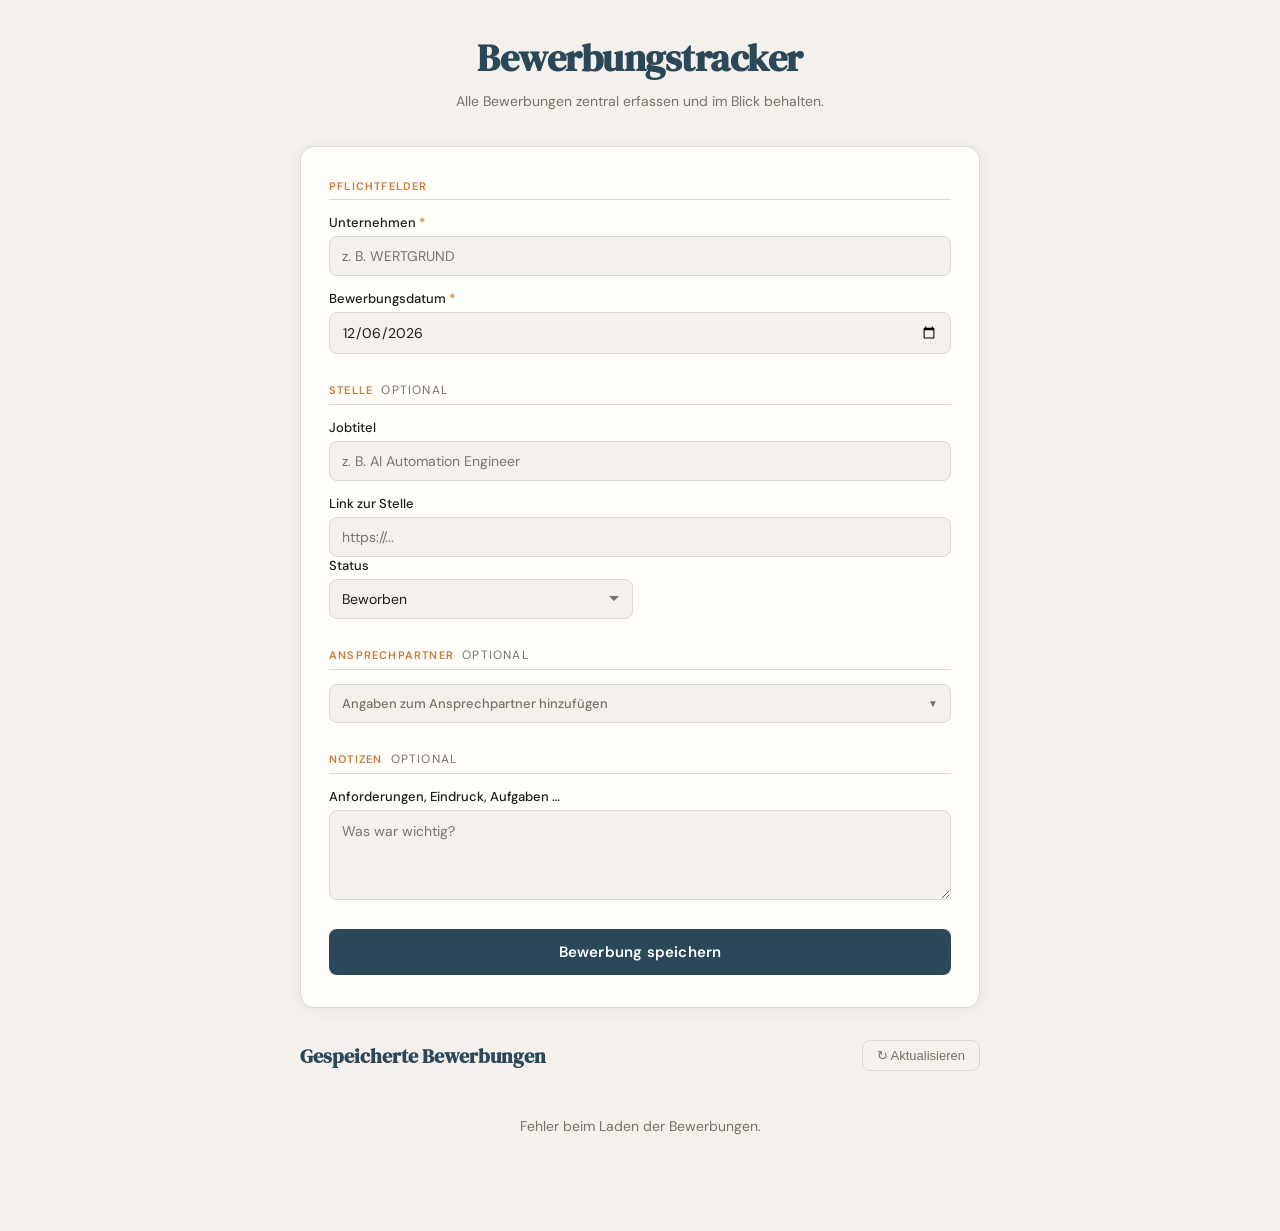
==== html/index.html @ e7bb74a7 "0.0.1 first draft" ====
<!DOCTYPE html>
<html lang="de">
<head>
  <meta charset="UTF-8" />
  <meta name="viewport" content="width=device-width, initial-scale=1.0" />
  <title>Bewerbungs­tracker</title>
  <style>
    @import url('https://fonts.googleapis.com/css2?family=DM+Serif+Display&family=DM+Sans:wght@300;400;500;600&display=swap');

    *, *::before, *::after { box-sizing: border-box; margin: 0; padding: 0; }

    :root {
      --bg:       #f4f1ec;
      --surface:  #fffdf9;
      --border:   #ddd9d0;
      --accent:   #2a4858;
      --accent2:  #c97b3a;
      --text:     #1c1c1c;
      --muted:    #7a7068;
      --success:  #2d6a4f;
      --error:    #9b2335;
      --radius:   8px;
    }

    body {
      font-family: 'DM Sans', sans-serif;
      background: var(--bg);
      min-height: 100vh;
      padding: 32px 16px 64px;
      color: var(--text);
    }

    .page-title {
      font-family: 'DM Serif Display', serif;
      font-size: clamp(26px, 4vw, 38px);
      color: var(--accent);
      text-align: center;
      margin-bottom: 8px;
      letter-spacing: -0.5px;
    }
    .page-subtitle {
      text-align: center;
      color: var(--muted);
      font-size: 14px;
      margin-bottom: 36px;
    }

    .card {
      max-width: 680px;
      margin: 0 auto 32px;
      background: var(--surface);
      border: 1px solid var(--border);
      border-radius: 14px;
      padding: 32px 28px;
      box-shadow: 0 2px 16px rgba(0,0,0,0.06);
    }

    .section-label {
      font-size: 11px;
      font-weight: 600;
      letter-spacing: 1.2px;
      text-transform: uppercase;
      color: var(--accent2);
      margin: 28px 0 14px;
      padding-bottom: 6px;
      border-bottom: 1px solid var(--border);
    }
    .section-label:first-child { margin-top: 0; }

    label {
      display: block;
      font-size: 13px;
      font-weight: 500;
      color: var(--text);
      margin-bottom: 5px;
      margin-top: 14px;
    }
    label:first-of-type { margin-top: 0; }
    .req::after { content: ' *'; color: var(--accent2); }
    .opt { color: var(--muted); font-weight: 400; font-size: 12px; margin-left: 4px; }

    input, textarea, select {
      width: 100%;
      padding: 10px 12px;
      border: 1px solid var(--border);
      border-radius: var(--radius);
      font-family: 'DM Sans', sans-serif;
      font-size: 14px;
      background: var(--bg);
      color: var(--text);
      transition: border-color .2s, box-shadow .2s;
      appearance: none;
    }
    input:focus, textarea:focus, select:focus {
      outline: none;
      border-color: var(--accent);
      box-shadow: 0 0 0 3px rgba(42,72,88,.12);
      background: #fff;
    }
    textarea { min-height: 90px; resize: vertical; line-height: 1.5; }
    select { background-image: url("data:image/svg+xml,%3Csvg xmlns='http://www.w3.org/2000/svg' width='12' height='12' viewBox='0 0 12 12'%3E%3Cpath fill='%237a7068' d='M6 8L1 3h10z'/%3E%3C/svg%3E"); background-repeat: no-repeat; background-position: right 12px center; padding-right: 32px; }

    .row { display: grid; grid-template-columns: 1fr 1fr; gap: 14px; }
    @media (max-width: 500px) { .row { grid-template-columns: 1fr; } }

    /* Collapsible contact block */
    .collapsible-header {
      display: flex;
      align-items: center;
      justify-content: space-between;
      cursor: pointer;
      user-select: none;
      padding: 10px 12px;
      background: var(--bg);
      border: 1px solid var(--border);
      border-radius: var(--radius);
      font-size: 13px;
      font-weight: 500;
      color: var(--muted);
      margin-top: 8px;
      transition: background .2s;
    }
    .collapsible-header:hover { background: #edeae3; }
    .collapsible-header .chevron { transition: transform .25s; font-size: 10px; }
    .collapsible-header.open .chevron { transform: rotate(180deg); }
    .collapsible-body {
      display: none;
      padding: 4px 0 0;
      animation: slideDown .2s ease;
    }
    .collapsible-body.open { display: block; }
    @keyframes slideDown { from { opacity:0; transform:translateY(-6px); } to { opacity:1; transform:none; } }

    /* Submit button */
    .btn-submit {
      margin-top: 24px;
      width: 100%;
      padding: 13px;
      background: var(--accent);
      color: #fff;
      border: none;
      border-radius: var(--radius);
      font-family: 'DM Sans', sans-serif;
      font-size: 15px;
      font-weight: 600;
      cursor: pointer;
      letter-spacing: 0.2px;
      transition: background .2s, transform .1s;
      position: relative;
    }
    .btn-submit:hover { background: #1a3445; }
    .btn-submit:active { transform: scale(.99); }
    .btn-submit:disabled { opacity: .6; cursor: not-allowed; }

    /* Toast */
    #toast {
      position: fixed;
      bottom: 28px;
      left: 50%;
      transform: translateX(-50%) translateY(20px);
      padding: 12px 22px;
      border-radius: 50px;
      font-size: 14px;
      font-weight: 500;
      opacity: 0;
      pointer-events: none;
      transition: opacity .3s, transform .3s;
      z-index: 999;
    }
    #toast.show { opacity: 1; transform: translateX(-50%) translateY(0); }
    #toast.success { background: var(--success); color: #fff; }
    #toast.error   { background: var(--error);   color: #fff; }

    /* Applications list */
    .list-card { max-width: 680px; margin: 0 auto; }
    .list-header {
      display: flex;
      justify-content: space-between;
      align-items: center;
      margin-bottom: 14px;
    }
    .list-header h2 {
      font-family: 'DM Serif Display', serif;
      font-size: 20px;
      color: var(--accent);
    }
    .btn-refresh {
      background: none;
      border: 1px solid var(--border);
      border-radius: var(--radius);
      padding: 7px 14px;
      font-size: 13px;
      cursor: pointer;
      color: var(--muted);
      transition: border-color .2s, color .2s;
    }
    .btn-refresh:hover { border-color: var(--accent); color: var(--accent); }

    .app-item {
      background: var(--surface);
      border: 1px solid var(--border);
      border-radius: 10px;
      padding: 16px 18px;
      margin-bottom: 10px;
      display: grid;
      grid-template-columns: 1fr auto;
      gap: 4px 12px;
      align-items: start;
      transition: box-shadow .2s;
    }
    .app-item:hover { box-shadow: 0 4px 14px rgba(0,0,0,0.07); }
    .app-company { font-weight: 600; font-size: 15px; }
    .app-title   { font-size: 13px; color: var(--muted); }
    .app-date    { font-size: 12px; color: var(--muted); grid-column: 1; }
    .app-notes   { font-size: 12px; color: var(--muted); margin-top: 4px; grid-column: 1 / -1; border-top: 1px solid var(--border); padding-top: 8px; }

    .badge {
      font-size: 11px;
      font-weight: 600;
      padding: 3px 10px;
      border-radius: 50px;
      letter-spacing: 0.3px;
      white-space: nowrap;
    }
    .badge-Beworben  { background: #e8f0fe; color: #1a56db; }
    .badge-Interview { background: #fef3c7; color: #92400e; }
    .badge-Warten    { background: #f3f4f6; color: #374151; }
    .badge-Abgelehnt { background: #fee2e2; color: #991b1b; }
    .badge-Angebot   { background: #d1fae5; color: #065f46; }

    .empty-state {
      text-align: center;
      color: var(--muted);
      padding: 32px;
      font-size: 14px;
    }
  </style>
</head>
<body>

<h1 class="page-title">Bewerbungs&shy;tracker</h1>
<p class="page-subtitle">Alle Bewerbungen zentral erfassen und im Blick behalten.</p>

<div class="card">
  <!-- Pflichtfelder -->
  <div class="section-label">Pflichtfelder</div>

  <label for="company" class="req">Unternehmen</label>
  <input type="text" id="company" placeholder="z. B. WERTGRUND" autocomplete="organization" />

  <label for="date" class="req">Bewerbungsdatum</label>
  <input type="date" id="date" />

  <!-- Stelle -->
  <div class="section-label">Stelle <span class="opt">optional</span></div>

  <label for="jobtitle">Jobtitel</label>
  <input type="text" id="jobtitle" placeholder="z. B. AI Automation Engineer" />

  <label for="link">Link zur Stelle</label>
  <input type="url" id="link" placeholder="https://..." />

  <div class="row">
    <div>
      <label for="status">Status</label>
      <select id="status">
        <option>Beworben</option>
        <option>Interview</option>
        <option>Warten</option>
        <option>Abgelehnt</option>
        <option>Angebot</option>
      </select>
    </div>
  </div>

  <!-- Ansprechpartner (collapsible) -->
  <div class="section-label">Ansprechpartner <span class="opt">optional</span></div>
  <div class="collapsible-header" id="contactToggle" onclick="toggleContact()">
    <span>Angaben zum Ansprechpartner hinzufügen</span>
    <span class="chevron">▼</span>
  </div>
  <div class="collapsible-body" id="contactBody">
    <div class="row" style="margin-top:12px">
      <div>
        <label for="contact_name">Name</label>
        <input type="text" id="contact_name" placeholder="Vorname Nachname" />
      </div>
      <div>
        <label for="contact_position">Position</label>
        <input type="text" id="contact_position" placeholder="z. B. HR Manager" />
      </div>
    </div>
    <div class="row">
      <div>
        <label for="contact_email">E-Mail</label>
        <input type="email" id="contact_email" placeholder="name@firma.de" />
      </div>
      <div>
        <label for="contact_phone">Telefon</label>
        <input type="tel" id="contact_phone" placeholder="+49 ..." />
      </div>
    </div>
  </div>

  <!-- Notizen -->
  <div class="section-label">Notizen <span class="opt">optional</span></div>
  <label for="notes">Anforderungen, Eindruck, Aufgaben …</label>
  <textarea id="notes" placeholder="Was war wichtig?"></textarea>

  <button class="btn-submit" id="submitBtn" onclick="saveData()">Bewerbung speichern</button>
</div>

<!-- Application list -->
<div class="list-card">
  <div class="list-header">
    <h2>Gespeicherte Bewerbungen</h2>
    <button class="btn-refresh" onclick="loadApplications()">↻ Aktualisieren</button>
  </div>
  <div id="appList"><div class="empty-state">Lade …</div></div>
</div>

<div id="toast"></div>

<script>
function toggleContact() {
  const toggle = document.getElementById('contactToggle');
  const body   = document.getElementById('contactBody');
  toggle.classList.toggle('open');
  body.classList.toggle('open');
}

function showToast(msg, type = 'success') {
  const t = document.getElementById('toast');
  t.textContent = msg;
  t.className = `show ${type}`;
  setTimeout(() => t.className = '', 3200);
}

async function saveData() {
  const company = document.getElementById('company').value.trim();
  const date    = document.getElementById('date').value;

  if (!company || !date) {
    showToast('Bitte Unternehmen und Datum ausfüllen.', 'error');
    return;
  }

  const data = {
    company,
    app_date:         date,
    jobtitle:         document.getElementById('jobtitle').value.trim(),
    link:             document.getElementById('link').value.trim(),
    status:           document.getElementById('status').value,
    contact_name:     document.getElementById('contact_name').value.trim(),
    contact_email:    document.getElementById('contact_email').value.trim(),
    contact_phone:    document.getElementById('contact_phone').value.trim(),
    contact_position: document.getElementById('contact_position').value.trim(),
    notes:            document.getElementById('notes').value.trim(),
  };

  const btn = document.getElementById('submitBtn');
  btn.disabled = true;
  btn.textContent = 'Wird gespeichert …';

  try {
    const res  = await fetch('api.php', {
      method:  'POST',
      headers: { 'Content-Type': 'application/json' },
      body:    JSON.stringify(data),
    });
    const json = await res.json();

    if (json.success) {
      showToast('✓ Bewerbung gespeichert!', 'success');
      clearForm();
      loadApplications();
    } else {
      showToast(json.error || 'Fehler beim Speichern.', 'error');
    }
  } catch (e) {
    showToast('Netzwerkfehler – läuft der Server?', 'error');
  } finally {
    btn.disabled = false;
    btn.textContent = 'Bewerbung speichern';
  }
}

function clearForm() {
  ['company','jobtitle','link','contact_name','contact_email','contact_phone','contact_position','notes'].forEach(id => {
    document.getElementById(id).value = '';
  });
  document.getElementById('date').value   = '';
  document.getElementById('status').value = 'Beworben';
}

async function loadApplications() {
  const list = document.getElementById('appList');
  list.innerHTML = '<div class="empty-state">Lade …</div>';
  try {
    const res  = await fetch('api.php');
    const json = await res.json();
    if (!json.success || !json.data.length) {
      list.innerHTML = '<div class="empty-state">Noch keine Bewerbungen gespeichert.</div>';
      return;
    }
    list.innerHTML = json.data.map(a => `
      <div class="app-item">
        <div>
          <div class="app-company">${esc(a.company)}</div>
          <div class="app-title">${esc(a.jobtitle) || '<em style="opacity:.5">Kein Jobtitel</em>'}</div>
        </div>
        <span class="badge badge-${esc(a.status)}">${esc(a.status)}</span>
        <div class="app-date">📅 ${a.app_date}${a.link ? ` &nbsp;·&nbsp; <a href="${esc(a.link)}" target="_blank" style="color:var(--accent)">Stellenanzeige ↗</a>` : ''}</div>
        ${a.notes ? `<div class="app-notes">${esc(a.notes)}</div>` : ''}
      </div>
    `).join('');
  } catch {
    list.innerHTML = '<div class="empty-state">Fehler beim Laden der Bewerbungen.</div>';
  }
}

function esc(str) {
  if (!str) return '';
  return String(str).replace(/&/g,'&amp;').replace(/</g,'&lt;').replace(/>/g,'&gt;').replace(/"/g,'&quot;');
}

// Set today's date as default
document.getElementById('date').valueAsDate = new Date();

// Initial load
loadApplications();
</script>
</body>
</html>
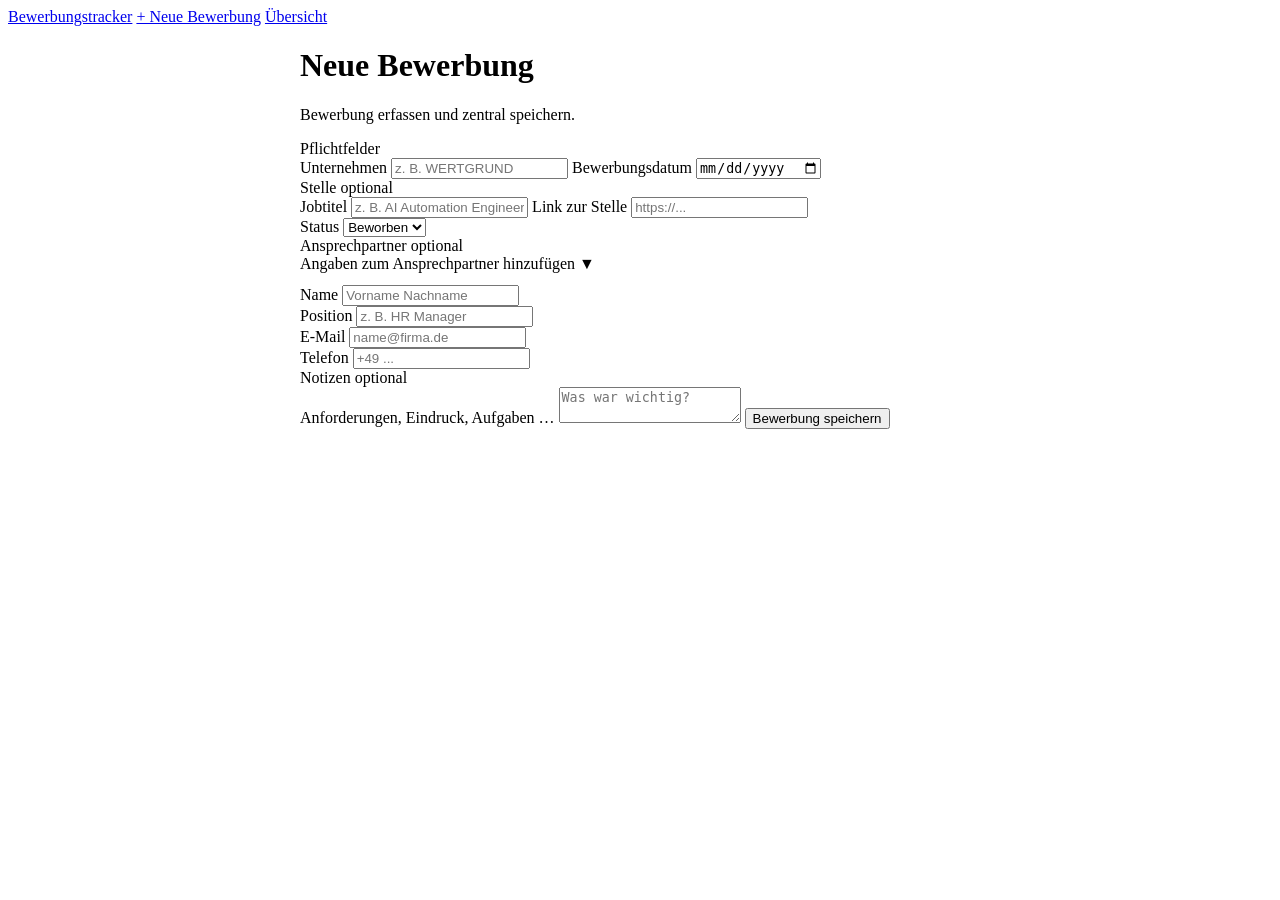
==== commit 46820316: "0.0.4 added landing page html" ====
--- a/html/index.html
+++ b/html/index.html
@@ -3,432 +3,98 @@
 <head>
   <meta charset="UTF-8" />
   <meta name="viewport" content="width=device-width, initial-scale=1.0" />
-  <title>Bewerbungs­tracker</title>
-  <style>
-    @import url('https://fonts.googleapis.com/css2?family=DM+Serif+Display&family=DM+Sans:wght@300;400;500;600&display=swap');
-
-    *, *::before, *::after { box-sizing: border-box; margin: 0; padding: 0; }
-
-    :root {
-      --bg:       #f4f1ec;
-      --surface:  #fffdf9;
-      --border:   #ddd9d0;
-      --accent:   #2a4858;
-      --accent2:  #c97b3a;
-      --text:     #1c1c1c;
-      --muted:    #7a7068;
-      --success:  #2d6a4f;
-      --error:    #9b2335;
-      --radius:   8px;
-    }
-
-    body {
-      font-family: 'DM Sans', sans-serif;
-      background: var(--bg);
-      min-height: 100vh;
-      padding: 32px 16px 64px;
-      color: var(--text);
-    }
-
-    .page-title {
-      font-family: 'DM Serif Display', serif;
-      font-size: clamp(26px, 4vw, 38px);
-      color: var(--accent);
-      text-align: center;
-      margin-bottom: 8px;
-      letter-spacing: -0.5px;
-    }
-    .page-subtitle {
-      text-align: center;
-      color: var(--muted);
-      font-size: 14px;
-      margin-bottom: 36px;
-    }
-
-    .card {
-      max-width: 680px;
-      margin: 0 auto 32px;
-      background: var(--surface);
-      border: 1px solid var(--border);
-      border-radius: 14px;
-      padding: 32px 28px;
-      box-shadow: 0 2px 16px rgba(0,0,0,0.06);
-    }
-
-    .section-label {
-      font-size: 11px;
-      font-weight: 600;
-      letter-spacing: 1.2px;
-      text-transform: uppercase;
-      color: var(--accent2);
-      margin: 28px 0 14px;
-      padding-bottom: 6px;
-      border-bottom: 1px solid var(--border);
-    }
-    .section-label:first-child { margin-top: 0; }
-
-    label {
-      display: block;
-      font-size: 13px;
-      font-weight: 500;
-      color: var(--text);
-      margin-bottom: 5px;
-      margin-top: 14px;
-    }
-    label:first-of-type { margin-top: 0; }
-    .req::after { content: ' *'; color: var(--accent2); }
-    .opt { color: var(--muted); font-weight: 400; font-size: 12px; margin-left: 4px; }
-
-    input, textarea, select {
-      width: 100%;
-      padding: 10px 12px;
-      border: 1px solid var(--border);
-      border-radius: var(--radius);
-      font-family: 'DM Sans', sans-serif;
-      font-size: 14px;
-      background: var(--bg);
-      color: var(--text);
-      transition: border-color .2s, box-shadow .2s;
-      appearance: none;
-    }
-    input:focus, textarea:focus, select:focus {
-      outline: none;
-      border-color: var(--accent);
-      box-shadow: 0 0 0 3px rgba(42,72,88,.12);
-      background: #fff;
-    }
-    textarea { min-height: 90px; resize: vertical; line-height: 1.5; }
-    select { background-image: url("data:image/svg+xml,%3Csvg xmlns='http://www.w3.org/2000/svg' width='12' height='12' viewBox='0 0 12 12'%3E%3Cpath fill='%237a7068' d='M6 8L1 3h10z'/%3E%3C/svg%3E"); background-repeat: no-repeat; background-position: right 12px center; padding-right: 32px; }
-
-    .row { display: grid; grid-template-columns: 1fr 1fr; gap: 14px; }
-    @media (max-width: 500px) { .row { grid-template-columns: 1fr; } }
-
-    /* Collapsible contact block */
-    .collapsible-header {
-      display: flex;
-      align-items: center;
-      justify-content: space-between;
-      cursor: pointer;
-      user-select: none;
-      padding: 10px 12px;
-      background: var(--bg);
-      border: 1px solid var(--border);
-      border-radius: var(--radius);
-      font-size: 13px;
-      font-weight: 500;
-      color: var(--muted);
-      margin-top: 8px;
-      transition: background .2s;
-    }
-    .collapsible-header:hover { background: #edeae3; }
-    .collapsible-header .chevron { transition: transform .25s; font-size: 10px; }
-    .collapsible-header.open .chevron { transform: rotate(180deg); }
-    .collapsible-body {
-      display: none;
-      padding: 4px 0 0;
-      animation: slideDown .2s ease;
-    }
-    .collapsible-body.open { display: block; }
-    @keyframes slideDown { from { opacity:0; transform:translateY(-6px); } to { opacity:1; transform:none; } }
-
-    /* Submit button */
-    .btn-submit {
-      margin-top: 24px;
-      width: 100%;
-      padding: 13px;
-      background: var(--accent);
-      color: #fff;
-      border: none;
-      border-radius: var(--radius);
-      font-family: 'DM Sans', sans-serif;
-      font-size: 15px;
-      font-weight: 600;
-      cursor: pointer;
-      letter-spacing: 0.2px;
-      transition: background .2s, transform .1s;
-      position: relative;
-    }
-    .btn-submit:hover { background: #1a3445; }
-    .btn-submit:active { transform: scale(.99); }
-    .btn-submit:disabled { opacity: .6; cursor: not-allowed; }
-
-    /* Toast */
-    #toast {
-      position: fixed;
-      bottom: 28px;
-      left: 50%;
-      transform: translateX(-50%) translateY(20px);
-      padding: 12px 22px;
-      border-radius: 50px;
-      font-size: 14px;
-      font-weight: 500;
-      opacity: 0;
-      pointer-events: none;
-      transition: opacity .3s, transform .3s;
-      z-index: 999;
-    }
-    #toast.show { opacity: 1; transform: translateX(-50%) translateY(0); }
-    #toast.success { background: var(--success); color: #fff; }
-    #toast.error   { background: var(--error);   color: #fff; }
-
-    /* Applications list */
-    .list-card { max-width: 680px; margin: 0 auto; }
-    .list-header {
-      display: flex;
-      justify-content: space-between;
-      align-items: center;
-      margin-bottom: 14px;
-    }
-    .list-header h2 {
-      font-family: 'DM Serif Display', serif;
-      font-size: 20px;
-      color: var(--accent);
-    }
-    .btn-refresh {
-      background: none;
-      border: 1px solid var(--border);
-      border-radius: var(--radius);
-      padding: 7px 14px;
-      font-size: 13px;
-      cursor: pointer;
-      color: var(--muted);
-      transition: border-color .2s, color .2s;
-    }
-    .btn-refresh:hover { border-color: var(--accent); color: var(--accent); }
-
-    .app-item {
-      background: var(--surface);
-      border: 1px solid var(--border);
-      border-radius: 10px;
-      padding: 16px 18px;
-      margin-bottom: 10px;
-      display: grid;
-      grid-template-columns: 1fr auto;
-      gap: 4px 12px;
-      align-items: start;
-      transition: box-shadow .2s;
-    }
-    .app-item:hover { box-shadow: 0 4px 14px rgba(0,0,0,0.07); }
-    .app-company { font-weight: 600; font-size: 15px; }
-    .app-title   { font-size: 13px; color: var(--muted); }
-    .app-date    { font-size: 12px; color: var(--muted); grid-column: 1; }
-    .app-notes   { font-size: 12px; color: var(--muted); margin-top: 4px; grid-column: 1 / -1; border-top: 1px solid var(--border); padding-top: 8px; }
-
-    .badge {
-      font-size: 11px;
-      font-weight: 600;
-      padding: 3px 10px;
-      border-radius: 50px;
-      letter-spacing: 0.3px;
-      white-space: nowrap;
-    }
-    .badge-Beworben  { background: #e8f0fe; color: #1a56db; }
-    .badge-Interview { background: #fef3c7; color: #92400e; }
-    .badge-Warten    { background: #f3f4f6; color: #374151; }
-    .badge-Abgelehnt { background: #fee2e2; color: #991b1b; }
-    .badge-Angebot   { background: #d1fae5; color: #065f46; }
-
-    .empty-state {
-      text-align: center;
-      color: var(--muted);
-      padding: 32px;
-      font-size: 14px;
-    }
-  </style>
+  <title>Bewerbungstracker – Neue Bewerbung</title>
+  <link rel="stylesheet" href="style.css" />
 </head>
 <body>
 
-<h1 class="page-title">Bewerbungs&shy;tracker</h1>
-<p class="page-subtitle">Alle Bewerbungen zentral erfassen und im Blick behalten.</p>
+<nav class="nav">
+  <a class="nav-brand" href="index.html">Bewerbungstracker</a>
+  <a class="nav-link active" href="index.html">+ Neue Bewerbung</a>
+  <a class="nav-link" href="overview.html">Übersicht</a>
+</nav>
 
-<div class="card">
-  <!-- Pflichtfelder -->
-  <div class="section-label">Pflichtfelder</div>
+<div class="page">
+  <div style="max-width:680px;margin:0 auto">
+    <h1 class="page-title">Neue Bewerbung</h1>
+    <p class="page-subtitle">Bewerbung erfassen und zentral speichern.</p>
 
-  <label for="company" class="req">Unternehmen</label>
-  <input type="text" id="company" placeholder="z. B. WERTGRUND" autocomplete="organization" />
+    <div class="card">
+      <!-- Pflichtfelder -->
+      <div class="section-label">Pflichtfelder</div>
 
-  <label for="date" class="req">Bewerbungsdatum</label>
-  <input type="date" id="date" />
+      <label for="company" class="req">Unternehmen</label>
+      <input type="text" id="company" placeholder="z. B. WERTGRUND" autocomplete="organization" />
 
-  <!-- Stelle -->
-  <div class="section-label">Stelle <span class="opt">optional</span></div>
+      <label for="date" class="req">Bewerbungsdatum</label>
+      <input type="date" id="date" />
 
-  <label for="jobtitle">Jobtitel</label>
-  <input type="text" id="jobtitle" placeholder="z. B. AI Automation Engineer" />
+      <!-- Stelle -->
+      <div class="section-label">Stelle <span class="opt">optional</span></div>
 
-  <label for="link">Link zur Stelle</label>
-  <input type="url" id="link" placeholder="https://..." />
+      <label for="jobtitle">Jobtitel</label>
+      <input type="text" id="jobtitle" placeholder="z. B. AI Automation Engineer" />
 
-  <div class="row">
-    <div>
-      <label for="status">Status</label>
-      <select id="status">
-        <option>Beworben</option>
-        <option>Interview</option>
-        <option>Warten</option>
-        <option>Abgelehnt</option>
-        <option>Angebot</option>
-      </select>
+      <label for="link">Link zur Stelle</label>
+      <input type="url" id="link" placeholder="https://..." />
+
+      <div class="row">
+        <div>
+          <label for="status">Status</label>
+          <select id="status">
+            <option>Beworben</option>
+            <option>Interview</option>
+            <option>Warten</option>
+            <option>Abgelehnt</option>
+            <option>Angebot</option>
+          </select>
+        </div>
+      </div>
+
+      <!-- Ansprechpartner -->
+      <div class="section-label">Ansprechpartner <span class="opt">optional</span></div>
+      <div class="collapsible-header" id="contactToggle" onclick="toggleContact()">
+        <span>Angaben zum Ansprechpartner hinzufügen</span>
+        <span class="chevron">▼</span>
+      </div>
+      <div class="collapsible-body" id="contactBody">
+        <div class="row" style="margin-top:12px">
+          <div>
+            <label for="contact_name">Name</label>
+            <input type="text" id="contact_name" placeholder="Vorname Nachname" />
+          </div>
+          <div>
+            <label for="contact_position">Position</label>
+            <input type="text" id="contact_position" placeholder="z. B. HR Manager" />
+          </div>
+        </div>
+        <div class="row">
+          <div>
+            <label for="contact_email">E-Mail</label>
+            <input type="email" id="contact_email" placeholder="name@firma.de" />
+          </div>
+          <div>
+            <label for="contact_phone">Telefon</label>
+            <input type="tel" id="contact_phone" placeholder="+49 ..." />
+          </div>
+        </div>
+      </div>
+
+      <!-- Notizen -->
+      <div class="section-label">Notizen <span class="opt">optional</span></div>
+      <label for="notes">Anforderungen, Eindruck, Aufgaben …</label>
+      <textarea id="notes" placeholder="Was war wichtig?"></textarea>
+
+      <button class="btn-primary full" id="submitBtn" onclick="handleSubmit()">
+        Bewerbung speichern
+      </button>
     </div>
   </div>
-
-  <!-- Ansprechpartner (collapsible) -->
-  <div class="section-label">Ansprechpartner <span class="opt">optional</span></div>
-  <div class="collapsible-header" id="contactToggle" onclick="toggleContact()">
-    <span>Angaben zum Ansprechpartner hinzufügen</span>
-    <span class="chevron">▼</span>
-  </div>
-  <div class="collapsible-body" id="contactBody">
-    <div class="row" style="margin-top:12px">
-      <div>
-        <label for="contact_name">Name</label>
-        <input type="text" id="contact_name" placeholder="Vorname Nachname" />
-      </div>
-      <div>
-        <label for="contact_position">Position</label>
-        <input type="text" id="contact_position" placeholder="z. B. HR Manager" />
-      </div>
-    </div>
-    <div class="row">
-      <div>
-        <label for="contact_email">E-Mail</label>
-        <input type="email" id="contact_email" placeholder="name@firma.de" />
-      </div>
-      <div>
-        <label for="contact_phone">Telefon</label>
-        <input type="tel" id="contact_phone" placeholder="+49 ..." />
-      </div>
-    </div>
-  </div>
-
-  <!-- Notizen -->
-  <div class="section-label">Notizen <span class="opt">optional</span></div>
-  <label for="notes">Anforderungen, Eindruck, Aufgaben …</label>
-  <textarea id="notes" placeholder="Was war wichtig?"></textarea>
-
-  <button class="btn-submit" id="submitBtn" onclick="saveData()">Bewerbung speichern</button>
-</div>
-
-<!-- Application list -->
-<div class="list-card">
-  <div class="list-header">
-    <h2>Gespeicherte Bewerbungen</h2>
-    <button class="btn-refresh" onclick="loadApplications()">↻ Aktualisieren</button>
-  </div>
-  <div id="appList"><div class="empty-state">Lade …</div></div>
 </div>
 
 <div id="toast"></div>
 
-<script>
-function toggleContact() {
-  const toggle = document.getElementById('contactToggle');
-  const body   = document.getElementById('contactBody');
-  toggle.classList.toggle('open');
-  body.classList.toggle('open');
-}
-
-function showToast(msg, type = 'success') {
-  const t = document.getElementById('toast');
-  t.textContent = msg;
-  t.className = `show ${type}`;
-  setTimeout(() => t.className = '', 3200);
-}
-
-async function saveData() {
-  const company = document.getElementById('company').value.trim();
-  const date    = document.getElementById('date').value;
-
-  if (!company || !date) {
-    showToast('Bitte Unternehmen und Datum ausfüllen.', 'error');
-    return;
-  }
-
-  const data = {
-    company,
-    app_date:         date,
-    jobtitle:         document.getElementById('jobtitle').value.trim(),
-    link:             document.getElementById('link').value.trim(),
-    status:           document.getElementById('status').value,
-    contact_name:     document.getElementById('contact_name').value.trim(),
-    contact_email:    document.getElementById('contact_email').value.trim(),
-    contact_phone:    document.getElementById('contact_phone').value.trim(),
-    contact_position: document.getElementById('contact_position').value.trim(),
-    notes:            document.getElementById('notes').value.trim(),
-  };
-
-  const btn = document.getElementById('submitBtn');
-  btn.disabled = true;
-  btn.textContent = 'Wird gespeichert …';
-
-  try {
-    const res  = await fetch('api.php', {
-      method:  'POST',
-      headers: { 'Content-Type': 'application/json' },
-      body:    JSON.stringify(data),
-    });
-    const json = await res.json();
-
-    if (json.success) {
-      showToast('✓ Bewerbung gespeichert!', 'success');
-      clearForm();
-      loadApplications();
-    } else {
-      showToast(json.error || 'Fehler beim Speichern.', 'error');
-    }
-  } catch (e) {
-    showToast('Netzwerkfehler – läuft der Server?', 'error');
-  } finally {
-    btn.disabled = false;
-    btn.textContent = 'Bewerbung speichern';
-  }
-}
-
-function clearForm() {
-  ['company','jobtitle','link','contact_name','contact_email','contact_phone','contact_position','notes'].forEach(id => {
-    document.getElementById(id).value = '';
-  });
-  document.getElementById('date').value   = '';
-  document.getElementById('status').value = 'Beworben';
-}
-
-async function loadApplications() {
-  const list = document.getElementById('appList');
-  list.innerHTML = '<div class="empty-state">Lade …</div>';
-  try {
-    const res  = await fetch('api.php');
-    const json = await res.json();
-    if (!json.success || !json.data.length) {
-      list.innerHTML = '<div class="empty-state">Noch keine Bewerbungen gespeichert.</div>';
-      return;
-    }
-    list.innerHTML = json.data.map(a => `
-      <div class="app-item">
-        <div>
-          <div class="app-company">${esc(a.company)}</div>
-          <div class="app-title">${esc(a.jobtitle) || '<em style="opacity:.5">Kein Jobtitel</em>'}</div>
-        </div>
-        <span class="badge badge-${esc(a.status)}">${esc(a.status)}</span>
-        <div class="app-date">📅 ${a.app_date}${a.link ? ` &nbsp;·&nbsp; <a href="${esc(a.link)}" target="_blank" style="color:var(--accent)">Stellenanzeige ↗</a>` : ''}</div>
-        ${a.notes ? `<div class="app-notes">${esc(a.notes)}</div>` : ''}
-      </div>
-    `).join('');
-  } catch {
-    list.innerHTML = '<div class="empty-state">Fehler beim Laden der Bewerbungen.</div>';
-  }
-}
-
-function esc(str) {
-  if (!str) return '';
-  return String(str).replace(/&/g,'&amp;').replace(/</g,'&lt;').replace(/>/g,'&gt;').replace(/"/g,'&quot;');
-}
-
-// Set today's date as default
-document.getElementById('date').valueAsDate = new Date();
-
-// Initial load
-loadApplications();
-</script>
+<script src="app.js"></script>
+<script src="index.js"></script>
 </body>
 </html>
